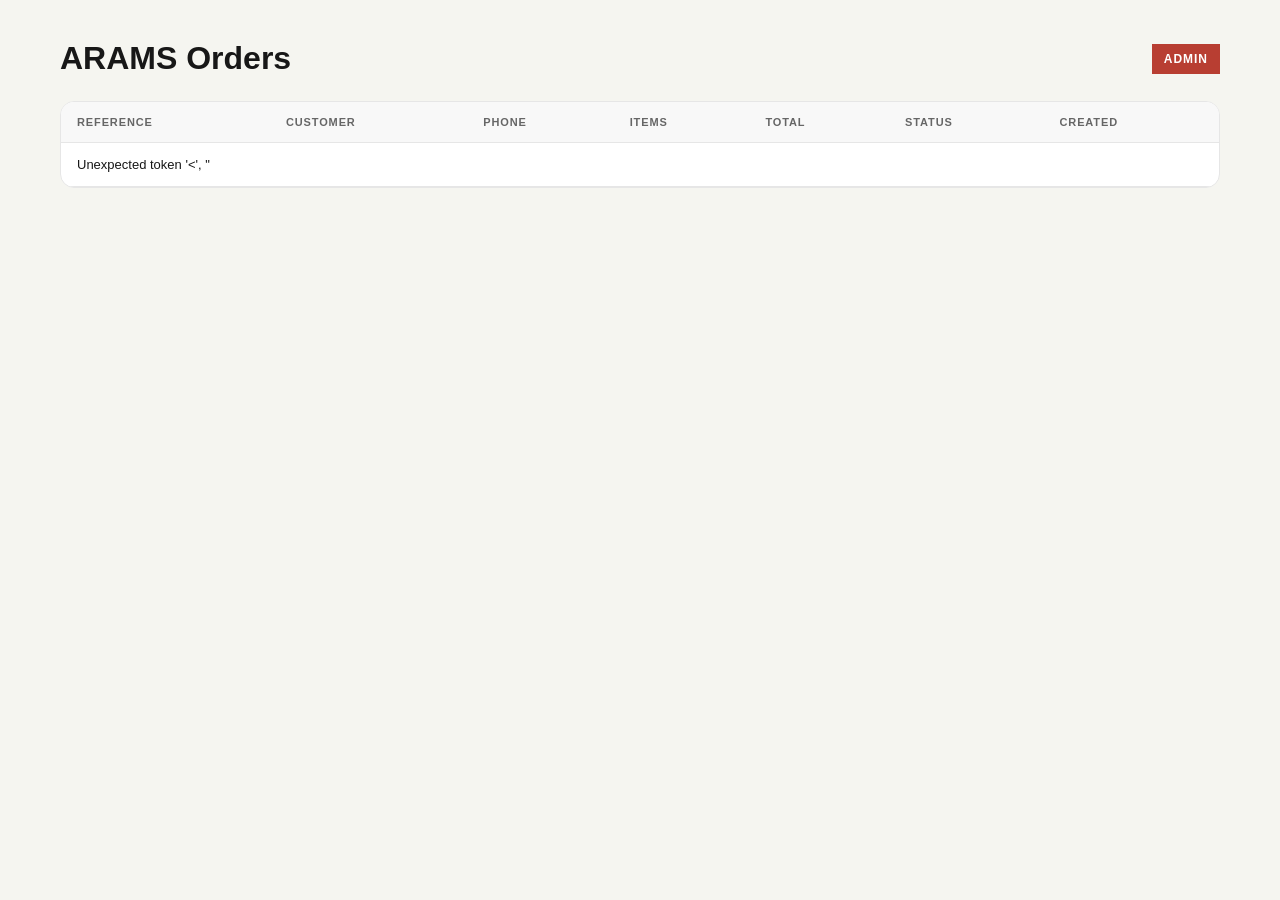
==== admin_orders.html @ f4126a89 "n" ====
<!doctype html>
<html lang="en">
<head>
  <meta charset="utf-8">
  <meta name="viewport" content="width=device-width, initial-scale=1">
  <title>ARAMS Orders</title>
  <style>
    :root {
      --ink: #171717;
      --muted: #666;
      --line: #e6e6e6;
      --paper: #fff;
      --soft: #f5f5f0;
      --red: #b83e32;
    }
    * { box-sizing: border-box; }
    body {
      margin: 0;
      font-family: Arial, Helvetica, sans-serif;
      background: var(--soft);
      color: var(--ink);
    }
    .wrap {
      max-width: 1200px;
      margin: 0 auto;
      padding: 40px 20px 80px;
    }
    .topbar {
      display: flex;
      justify-content: space-between;
      align-items: center;
      gap: 20px;
      margin-bottom: 24px;
    }
    h1 {
      margin: 0;
      font-size: 32px;
    }
    .badge {
      display: inline-block;
      padding: 8px 12px;
      background: var(--red);
      color: white;
      font-size: 12px;
      font-weight: 700;
      letter-spacing: 0.08em;
      text-transform: uppercase;
    }
    .card {
      background: var(--paper);
      border: 1px solid var(--line);
      border-radius: 14px;
      overflow: hidden;
    }
    table {
      width: 100%;
      border-collapse: collapse;
    }
    th, td {
      padding: 14px 16px;
      border-bottom: 1px solid var(--line);
      text-align: left;
      vertical-align: top;
      font-size: 13px;
    }
    th {
      background: #f8f8f8;
      font-size: 11px;
      color: var(--muted);
      letter-spacing: 0.08em;
      text-transform: uppercase;
    }
    .status {
      display: inline-block;
      padding: 5px 9px;
      border-radius: 999px;
      background: #f3e7d9;
      color: #7a4c26;
      font-size: 11px;
      font-weight: 700;
    }
    .empty {
      padding: 24px 16px;
      color: var(--muted);
      font-size: 14px;
    }
    @media (max-width: 760px) {
      table, thead, tbody, th, td, tr { display: block; }
      thead { display: none; }
      tr { border-bottom: 1px solid var(--line); }
      td { border: none; padding: 10px 16px; }
    }
  </style>
</head>
<body>
  <div class="wrap">
    <div class="topbar">
      <h1>ARAMS Orders</h1>
      <span class="badge">Admin</span>
    </div>

    <div class="card">
      <table>
        <thead>
          <tr>
            <th>Reference</th>
            <th>Customer</th>
            <th>Phone</th>
            <th>Items</th>
            <th>Total</th>
            <th>Status</th>
            <th>Created</th>
          </tr>
        </thead>
        <tbody id="orders-body"></tbody>
      </table>
      <div id="empty-state" class="empty" hidden>No orders yet.</div>
    </div>
  </div>

  <script>
    async function loadOrders() {
      const tableBody = document.getElementById('orders-body');
      const emptyState = document.getElementById('empty-state');
      try {
        const response = await fetch('/api/orders');
        const payload = await response.json();
        if (!response.ok) throw new Error(payload.error || 'Could not load orders');

        const orders = payload.orders || [];
        if (!orders.length) {
          tableBody.innerHTML = '';
          emptyState.hidden = false;
          return;
        }

        emptyState.hidden = true;
        tableBody.innerHTML = orders.map((order) => {
          const items = (order.items || []).map((item) => `${item.name || item.id} x ${item.quantity || 0}`).join(', ');
          return `
            <tr>
              <td>${order.reference}</td>
              <td>${order.customer_name}<br><small>${order.customer_email || 'No email'}</small></td>
              <td>${order.customer_phone}</td>
              <td>${items || '—'}</td>
              <td>৳${Number(order.total || 0).toLocaleString('en-BD')}</td>
              <td><span class="status">${order.status}</span></td>
              <td>${new Date(order.created_at).toLocaleString()}</td>
            </tr>
          `;
        }).join('');
      } catch (error) {
        tableBody.innerHTML = `<tr><td colspan="7">${error.message}</td></tr>`;
      }
    }

    loadOrders();
  </script>
</body>
</html>
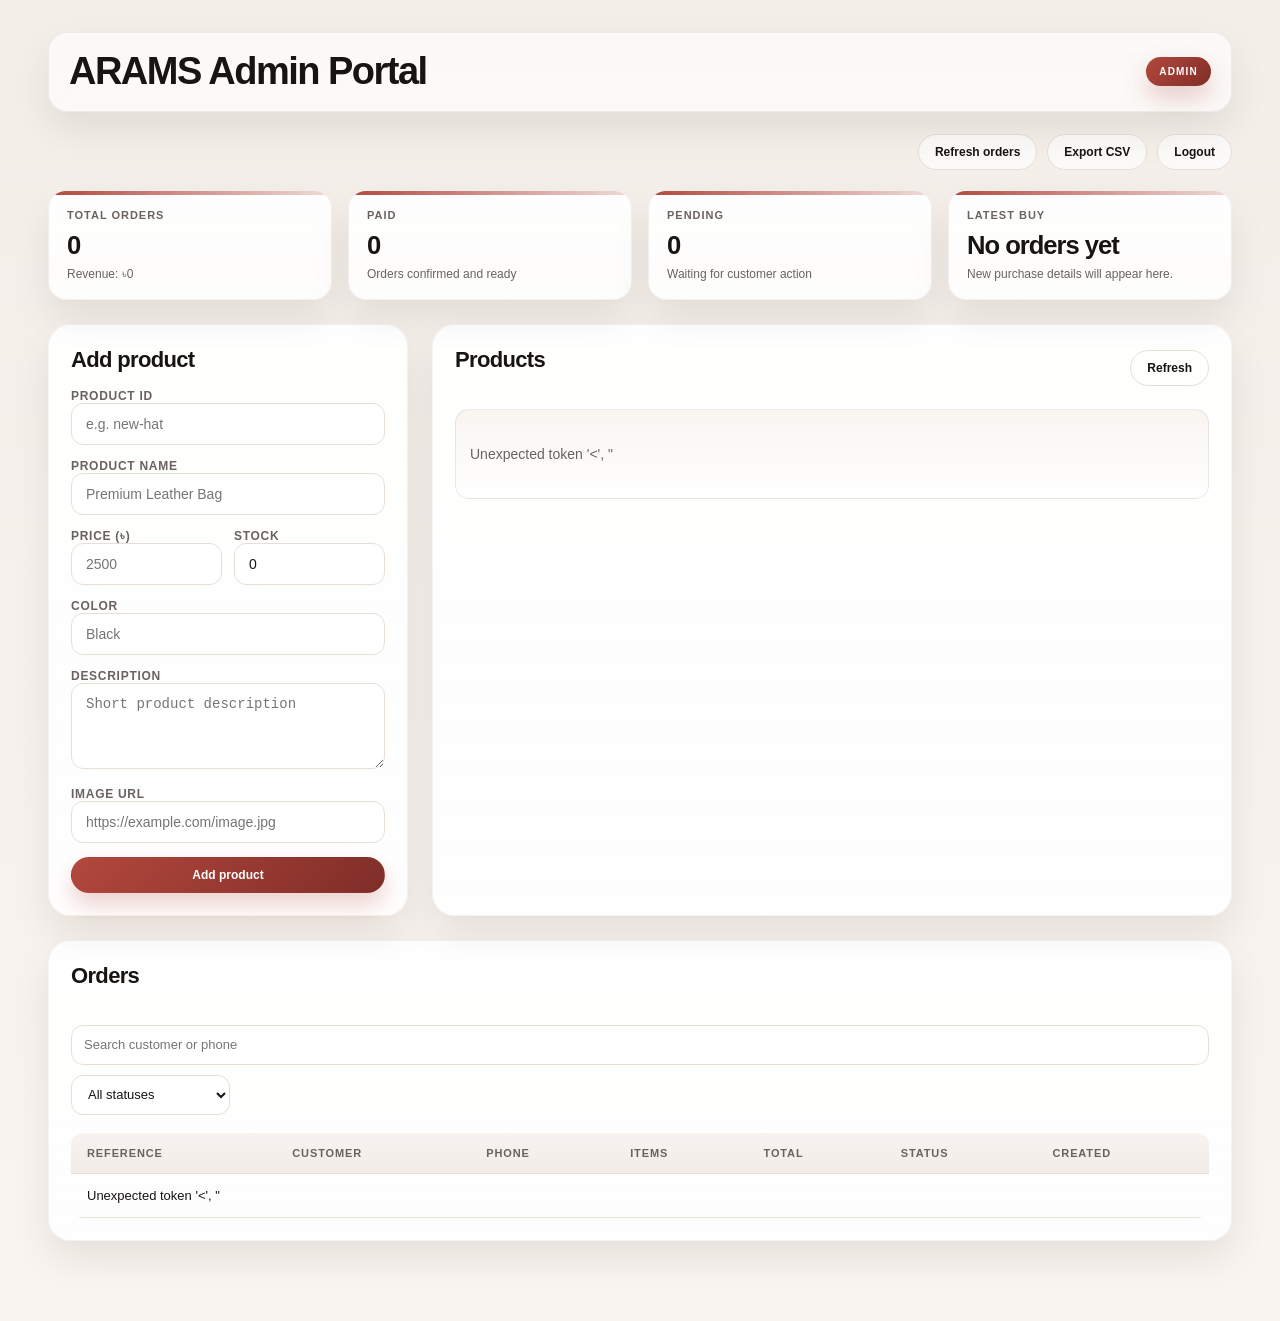
==== commit 7fe4a494: "k" ====
--- a/admin_orders.html
+++ b/admin_orders.html
@@ -3,58 +3,280 @@
 <head>
   <meta charset="utf-8">
   <meta name="viewport" content="width=device-width, initial-scale=1">
-  <title>ARAMS Orders</title>
+  <title>ARAMS Admin Portal</title>
   <style>
     :root {
-      --ink: #171717;
-      --muted: #666;
-      --line: #e6e6e6;
-      --paper: #fff;
-      --soft: #f5f5f0;
-      --red: #b83e32;
+      --ink: #171412;
+      --muted: #6a625f;
+      --line: #e7dfd5;
+      --paper: #fffdfb;
+      --soft: #f5f0eb;
+      --soft-strong: #efe5dc;
+      --brand: #b3483d;
+      --brand-dark: #7f2d28;
+      --brand-soft: rgba(179, 72, 61, 0.09);
+      --success: #eafaf1;
+      --success-text: #1d744d;
+      --warn: #fff3d2;
+      --warn-text: #8b5b00;
+      --danger: #ffe9e9;
+      --danger-text: #a63f3f;
+      --shadow: 0 18px 38px rgba(20, 18, 17, 0.08);
     }
     * { box-sizing: border-box; }
     body {
       margin: 0;
-      font-family: Arial, Helvetica, sans-serif;
-      background: var(--soft);
+      font-family: "Segoe UI", Arial, sans-serif;
+      background: linear-gradient(180deg, #f3eee8 0%, #f9f4ef 100%);
       color: var(--ink);
     }
     .wrap {
-      max-width: 1200px;
+      max-width: 1220px;
       margin: 0 auto;
-      padding: 40px 20px 80px;
+      padding: 32px 18px 80px;
     }
     .topbar {
       display: flex;
       justify-content: space-between;
       align-items: center;
-      gap: 20px;
-      margin-bottom: 24px;
+      gap: 18px;
+      margin-bottom: 22px;
+      padding: 18px 20px;
+      background: rgba(255,255,255,0.66);
+      border: 1px solid rgba(23,20,18,0.06);
+      border-radius: 20px;
+      box-shadow: var(--shadow);
+      backdrop-filter: blur(8px);
     }
     h1 {
       margin: 0;
-      font-size: 32px;
+      font-size: clamp(28px, 3vw, 38px);
+      line-height: 1.1;
+      letter-spacing: -0.04em;
     }
     .badge {
       display: inline-block;
-      padding: 8px 12px;
-      background: var(--red);
+      padding: 9px 13px;
+      background: linear-gradient(135deg, var(--brand) 0%, var(--brand-dark) 100%);
       color: white;
+      font-size: 10px;
+      font-weight: 800;
+      letter-spacing: 0.12em;
+      text-transform: uppercase;
+      border-radius: 999px;
+      box-shadow: 0 12px 24px rgba(166, 62, 52, 0.25);
+    }
+    .toolbar {
+      display: flex;
+      justify-content: space-between;
+      gap: 12px;
+      align-items: center;
+      margin-bottom: 20px;
+    }
+    .admin-actions {
+      display: flex;
+      gap: 10px;
+      align-items: center;
+      flex-wrap: wrap;
+    }
+    .filter-box {
+      display: flex;
+      gap: 10px;
+      align-items: center;
+      flex-wrap: wrap;
+      margin: 0 0 18px;
+    }
+    .filter-box input, .filter-box select {
+      min-height: 40px;
+      border: 1px solid var(--line);
+      border-radius: 12px;
+      background: rgba(255,255,255,0.8);
+      padding: 0 12px;
+      font-size: 13px;
+      color: var(--ink);
+    }
+    .summary-grid {
+      display: grid;
+      grid-template-columns: repeat(4, minmax(0, 1fr));
+      gap: 16px;
+      margin: 0 0 24px;
+    }
+    .summary-card {
+      background: linear-gradient(180deg, rgba(255,255,255,0.94) 0%, rgba(255,255,255,0.82) 100%);
+      border: 1px solid rgba(23,20,18,0.06);
+      border-radius: 18px;
+      padding: 18px 18px 16px;
+      box-shadow: var(--shadow);
+      position: relative;
+      overflow: hidden;
+    }
+    .summary-card::before {
+      content: "";
+      position: absolute;
+      inset: 0 auto auto 0;
+      width: 100%;
+      height: 4px;
+      background: linear-gradient(90deg, var(--brand) 0%, rgba(179,72,61,0.2) 100%);
+    }
+    .summary-card .label {
+      display: block;
+      color: var(--muted);
+      font-size: 11px;
+      font-weight: 800;
+      letter-spacing: 0.09em;
+      text-transform: uppercase;
+      margin-bottom: 10px;
+    }
+    .summary-card strong {
+      display: block;
+      font-size: clamp(24px, 2vw, 32px);
+      line-height: 1.1;
+      margin-bottom: 6px;
+      letter-spacing: -0.04em;
+    }
+    .summary-card small {
+      color: var(--muted);
       font-size: 12px;
+      line-height: 1.5;
+      display: block;
+    }
+    .button-row {
+      display: flex;
+      gap: 10px;
+      flex-wrap: wrap;
+    }
+    button, .button-link {
+      border: 1px solid var(--line);
+      background: rgba(255,255,255,0.72);
+      color: var(--ink);
+      border-radius: 999px;
+      padding: 10px 16px;
+      cursor: pointer;
       font-weight: 700;
-      letter-spacing: 0.08em;
+      font-size: 12px;
+      text-decoration: none;
+      display: inline-flex;
+      align-items: center;
+      justify-content: center;
+      transition: transform 0.2s ease, box-shadow 0.2s ease, border-color 0.2s ease;
+    }
+    button:hover, .button-link:hover {
+      transform: translateY(-1px);
+      box-shadow: 0 10px 18px rgba(20, 18, 17, 0.06);
+      border-color: rgba(20, 18, 17, 0.12);
+    }
+    .button-primary {
+      background: linear-gradient(135deg, var(--brand) 0%, var(--brand-dark) 100%);
+      border-color: transparent;
+      color: white;
+      box-shadow: 0 12px 22px rgba(179, 72, 61, 0.24);
+    }
+    .grid {
+      display: grid;
+      grid-template-columns: 360px 1fr;
+      gap: 24px;
+      margin-bottom: 24px;
+    }
+    .card {
+      background: linear-gradient(180deg, rgba(255,255,255,0.96) 0%, rgba(255,255,255,0.9) 100%);
+      border: 1px solid rgba(23,20,18,0.05);
+      border-radius: 22px;
+      padding: 22px;
+      box-shadow: var(--shadow);
+    }
+    .card h2 {
+      margin: 0 0 16px;
+      font-size: 22px;
+      letter-spacing: -0.03em;
+    }
+    form {
+      display: grid;
+      gap: 14px;
+    }
+    label {
+      display: block;
+      font-size: 12px;
+      letter-spacing: 0.06em;
       text-transform: uppercase;
-    }
-    .card {
-      background: var(--paper);
+      color: var(--muted);
+      font-weight: 700;
+    }
+    input, textarea {
+      width: 100%;
       border: 1px solid var(--line);
+      border-radius: 12px;
+      padding: 12px 14px;
+      font-size: 14px;
+      background: #fff;
+      color: var(--ink);
+    }
+    textarea {
+      min-height: 86px;
+      resize: vertical;
+    }
+    .half {
+      display: grid;
+      grid-template-columns: 1fr 1fr;
+      gap: 12px;
+    }
+    .product-list {
+      list-style: none;
+      padding: 0;
+      margin: 0;
+      display: grid;
+      gap: 12px;
+    }
+    .product-list li {
+      border: 1px solid rgba(23,20,18,0.08);
       border-radius: 14px;
-      overflow: hidden;
+      padding: 14px;
+      display: flex;
+      justify-content: space-between;
+      align-items: center;
+      gap: 14px;
+      background: linear-gradient(180deg, rgba(246,241,235,0.7) 0%, rgba(255,255,255,0.9) 100%);
+    }
+    .product-meta {
+      font-size: 14px;
+      line-height: 1.5;
+    }
+    .product-meta strong {
+      font-size: 15px;
+    }
+    .product-meta small {
+      color: var(--muted);
+    }
+    .product-price {
+      font-weight: 800;
+      white-space: nowrap;
+      color: var(--brand-dark);
+    }
+    .product-actions {
+      display: flex;
+      gap: 8px;
+      flex-wrap: wrap;
+      justify-content: flex-end;
+    }
+    .mini-button {
+      border: 1px solid var(--line);
+      background: #fff;
+      color: var(--ink);
+      border-radius: 999px;
+      padding: 7px 10px;
+      cursor: pointer;
+      font-size: 11px;
+      font-weight: 700;
+    }
+    .mini-button.danger {
+      border-color: rgba(166, 63, 63, 0.2);
+      background: #fff3f3;
+      color: var(--danger-text);
     }
     table {
       width: 100%;
       border-collapse: collapse;
+      overflow: hidden;
+      border-radius: 12px;
     }
     th, td {
       padding: 14px 16px;
@@ -64,11 +286,14 @@
       font-size: 13px;
     }
     th {
-      background: #f8f8f8;
+      background: linear-gradient(180deg, #f7f3f1 0%, #f2ece7 100%);
       font-size: 11px;
       color: var(--muted);
       letter-spacing: 0.08em;
       text-transform: uppercase;
+    }
+    tbody tr:hover {
+      background: rgba(179,72,61,0.02);
     }
     .status {
       display: inline-block;
@@ -78,28 +303,163 @@
       color: #7a4c26;
       font-size: 11px;
       font-weight: 700;
+      text-transform: capitalize;
+    }
+    .status--awaiting_whatsapp { background: #f9e7d3; color: #8f4d13; }
+    .status--awaiting_payment { background: #f4e5c8; color: #7a5d1a; }
+    .status--paid { background: #dff4ea; color: #1e6b46; }
+    .status--packed { background: #dfe7ff; color: #3553b7; }
+    .status--shipped { background: #e4defd; color: #5b3db5; }
+    .status--completed { background: #dff7d5; color: #2d7a3d; }
+    .status--cancelled { background: #ffdede; color: #ae3b3b; }
+    .status-select {
+      width: 100%;
+      border: 1px solid var(--line);
+      border-radius: 10px;
+      padding: 8px 10px;
+      font-size: 12px;
+      background: #fff;
+      color: var(--ink);
+    }
+    .toast {
+      padding: 12px 14px;
+      border-radius: 12px;
+      font-size: 14px;
+      margin-bottom: 16px;
+      display: none;
+    }
+    .toast.show {
+      display: block;
+    }
+    .toast.success {
+      background: var(--success);
+      color: var(--success-text);
+    }
+    .toast.error {
+      background: var(--danger);
+      color: var(--danger-text);
     }
     .empty {
-      padding: 24px 16px;
+      padding: 22px 0;
       color: var(--muted);
       font-size: 14px;
     }
     @media (max-width: 760px) {
+      .grid { grid-template-columns: 1fr; }
       table, thead, tbody, th, td, tr { display: block; }
       thead { display: none; }
       tr { border-bottom: 1px solid var(--line); }
       td { border: none; padding: 10px 16px; }
+      .half { grid-template-columns: 1fr; }
     }
   </style>
 </head>
 <body>
   <div class="wrap">
     <div class="topbar">
-      <h1>ARAMS Orders</h1>
+      <h1>ARAMS Admin Portal</h1>
       <span class="badge">Admin</span>
     </div>
 
+    <div class="toolbar">
+      <div></div>
+      <div class="admin-actions">
+        <div class="button-row">
+          <button type="button" id="refresh-orders">Refresh orders</button>
+          <button type="button" id="export-orders">Export CSV</button>
+        </div>
+        <a class="button-link" href="/admin/logout">Logout</a>
+      </div>
+    </div>
+
+    <div class="summary-grid">
+      <div class="summary-card">
+        <span class="label">Total orders</span>
+        <strong id="total-orders">0</strong>
+        <small id="summary-revenue">Revenue: ৳0</small>
+      </div>
+      <div class="summary-card">
+        <span class="label">Paid</span>
+        <strong id="paid-orders">0</strong>
+        <small>Orders confirmed and ready</small>
+      </div>
+      <div class="summary-card">
+        <span class="label">Pending</span>
+        <strong id="pending-orders">0</strong>
+        <small>Waiting for customer action</small>
+      </div>
+      <div class="summary-card">
+        <span class="label">Latest buy</span>
+        <strong id="latest-order-name">No orders yet</strong>
+        <small id="latest-order-detail">New purchase details will appear here.</small>
+      </div>
+    </div>
+
+    <div class="grid">
+      <div class="card">
+        <h2>Add product</h2>
+        <div id="product-toast" class="toast"></div>
+        <form id="product-form">
+          <div>
+            <label for="product-id">Product ID</label>
+            <input id="product-id" name="id" type="text" placeholder="e.g. new-hat" required>
+          </div>
+          <div>
+            <label for="product-name">Product name</label>
+            <input id="product-name" name="name" type="text" placeholder="Premium Leather Bag" required>
+          </div>
+          <div class="half">
+            <div>
+              <label for="product-price">Price (৳)</label>
+              <input id="product-price" name="price" type="number" min="1" step="1" placeholder="2500" required>
+            </div>
+            <div>
+              <label for="product-stock">Stock</label>
+              <input id="product-stock" name="stock" type="number" min="0" step="1" placeholder="10" value="0">
+            </div>
+          </div>
+          <div>
+            <label for="product-color">Color</label>
+            <input id="product-color" name="color" type="text" placeholder="Black">
+          </div>
+          <div>
+            <label for="product-description">Description</label>
+            <textarea id="product-description" name="description" placeholder="Short product description"></textarea>
+          </div>
+          <div>
+            <label for="product-image">Image URL</label>
+            <input id="product-image" name="image" type="url" placeholder="https://example.com/image.jpg">
+          </div>
+          <button class="button-primary" type="submit">Add product</button>
+        </form>
+      </div>
+
+      <div class="card">
+        <div class="toolbar">
+          <h2>Products</h2>
+          <button type="button" id="refresh-products">Refresh</button>
+        </div>
+        <ul id="product-list" class="product-list"></ul>
+      </div>
+    </div>
+
     <div class="card">
+      <div class="toolbar">
+        <h2>Orders</h2>
+      </div>
+      <div class="filter-box">
+        <input id="order-search" type="search" placeholder="Search customer or phone" aria-label="Search orders">
+        <select id="order-status-filter" aria-label="Filter orders by status">
+          <option value="all">All statuses</option>
+          <option value="awaiting_whatsapp">Awaiting WhatsApp</option>
+          <option value="awaiting_payment">Awaiting payment</option>
+          <option value="paid">Paid</option>
+          <option value="packed">Packed</option>
+          <option value="shipped">Shipped</option>
+          <option value="completed">Completed</option>
+          <option value="cancelled">Cancelled</option>
+        </select>
+      </div>
       <table>
         <thead>
           <tr>
@@ -119,41 +479,300 @@
   </div>
 
   <script>
-    async function loadOrders() {
+    const productToast = document.getElementById('product-toast');
+    const productForm = document.getElementById('product-form');
+    const productIdInput = document.getElementById('product-id');
+    const productSubmitButton = productForm.querySelector('button[type="submit"]');
+    let editingProductId = null;
+    let allOrders = [];
+    let selectedStatus = 'all';
+    let searchTerm = '';
+
+    function showToast(message, kind = 'success') {
+      productToast.textContent = message;
+      productToast.className = `toast show ${kind}`;
+      setTimeout(() => {
+        productToast.className = 'toast';
+      }, 2800);
+    }
+
+    function resetProductForm() {
+      editingProductId = null;
+      productIdInput.readOnly = false;
+      productSubmitButton.textContent = 'Add product';
+      productForm.reset();
+    }
+
+    function populateProductForm(product) {
+      editingProductId = product.id;
+      productIdInput.value = product.id;
+      productIdInput.readOnly = true;
+      document.getElementById('product-name').value = product.name || '';
+      document.getElementById('product-price').value = product.price || '';
+      document.getElementById('product-stock').value = product.stock ?? 0;
+      document.getElementById('product-color').value = product.color || '';
+      document.getElementById('product-description').value = product.description || '';
+      document.getElementById('product-image').value = product.image || '';
+      productSubmitButton.textContent = 'Save changes';
+      window.scrollTo({ top: 0, behavior: 'smooth' });
+    }
+
+    async function loadProducts() {
+      const list = document.getElementById('product-list');
+      try {
+        const response = await fetch('/api/products');
+        const payload = await response.json();
+        if (!response.ok) throw new Error(payload.error || 'Could not load products');
+
+        const products = payload.products || [];
+        list.innerHTML = products.length
+          ? products.map((product) => `
+              <li>
+                <div class="product-meta">
+                  <strong>${product.name}</strong><br>
+                  <span>${product.id}</span><br>
+                  <small>Stock: ${Number(product.stock || 0)}</small>
+                </div>
+                <div class="product-actions">
+                  <button class="mini-button" type="button" data-action="edit" data-id="${product.id}">Edit</button>
+                  <button class="mini-button danger" type="button" data-action="delete" data-id="${product.id}">Delete</button>
+                  <div class="product-price">৳${Number(product.price || 0).toLocaleString('en-BD')}</div>
+                </div>
+              </li>
+            `).join('')
+          : '<li><span class="empty">No custom products yet.</span></li>';
+
+        document.querySelectorAll('[data-action="edit"]').forEach((button) => {
+          button.addEventListener('click', async () => {
+            const productId = button.dataset.id;
+            const response = await fetch(`/api/products/${encodeURIComponent(productId)}`);
+            const payload = await response.json();
+            if (!response.ok) throw new Error(payload.error || 'Could not load product');
+            populateProductForm(payload.product);
+          });
+        });
+
+        document.querySelectorAll('[data-action="delete"]').forEach((button) => {
+          button.addEventListener('click', async () => {
+            const productId = button.dataset.id;
+            const confirmed = window.confirm(`Delete ${productId}?`);
+            if (!confirmed) return;
+            try {
+              const response = await fetch(`/api/products/${encodeURIComponent(productId)}`, { method: 'DELETE' });
+              const payload = await response.json();
+              if (!response.ok) throw new Error(payload.error || 'Could not delete product');
+              if (editingProductId === productId) {
+                resetProductForm();
+              }
+              showToast('Product deleted successfully.');
+              await loadProducts();
+            } catch (error) {
+              showToast(error.message, 'error');
+            }
+          });
+        });
+      } catch (error) {
+        list.innerHTML = `<li><span class="empty">${error.message}</span></li>`;
+      }
+    }
+
+    productForm.addEventListener('submit', async (event) => {
+      event.preventDefault();
+      const formData = new FormData(productForm);
+      const payload = {
+        id: formData.get('id'),
+        name: formData.get('name'),
+        price: Number(formData.get('price')),
+        stock: Number(formData.get('stock') || 0),
+        description: formData.get('description') || '',
+        color: formData.get('color') || '',
+        image: formData.get('image') || ''
+      };
+
+      try {
+        const isEditing = Boolean(editingProductId);
+        const url = isEditing ? `/api/products/${encodeURIComponent(editingProductId)}` : '/api/products';
+        const method = isEditing ? 'PATCH' : 'POST';
+        const response = await fetch(url, {
+          method,
+          headers: { 'Content-Type': 'application/json' },
+          body: JSON.stringify(payload)
+        });
+        const result = await response.json();
+        if (!response.ok) throw new Error(result.error || 'Could not save product');
+
+        productForm.reset();
+        resetProductForm();
+        showToast(isEditing ? 'Product updated successfully.' : 'Product added successfully.');
+        await loadProducts();
+      } catch (error) {
+        showToast(error.message, 'error');
+      }
+    });
+
+    function updateSummaryMetrics(orders) {
+      const totalOrders = orders.length;
+      const paidStatuses = new Set(['paid', 'packed', 'shipped', 'completed']);
+      const pendingStatuses = new Set(['awaiting_whatsapp', 'awaiting_payment']);
+      const paidOrders = orders.filter((order) => paidStatuses.has(order.status || 'awaiting_whatsapp')).length;
+      const pendingOrders = orders.filter((order) => pendingStatuses.has(order.status || 'awaiting_whatsapp')).length;
+      const revenue = orders.reduce((sum, order) => sum + Number(order.total || 0), 0);
+      const latestOrder = orders[0] || null;
+
+      document.getElementById('total-orders').textContent = String(totalOrders);
+      document.getElementById('summary-revenue').textContent = `Revenue: ৳${revenue.toLocaleString('en-BD')}`;
+      document.getElementById('paid-orders').textContent = String(paidOrders);
+      document.getElementById('pending-orders').textContent = String(pendingOrders);
+
+      if (latestOrder) {
+        const customerName = latestOrder.customer_name || 'Customer';
+        const itemSummary = (latestOrder.items || []).map((item) => `${item.name || item.id} x ${item.quantity || 0}`).join(', ');
+        document.getElementById('latest-order-name').textContent = customerName;
+        document.getElementById('latest-order-detail').textContent = `${itemSummary || 'New order'} • ৳${Number(latestOrder.total || 0).toLocaleString('en-BD')} • ${new Date(latestOrder.created_at).toLocaleString()}`;
+      } else {
+        document.getElementById('latest-order-name').textContent = 'No orders yet';
+        document.getElementById('latest-order-detail').textContent = 'New purchase details will appear here.';
+      }
+    }
+
+    function renderOrdersList(orders) {
       const tableBody = document.getElementById('orders-body');
       const emptyState = document.getElementById('empty-state');
+
+      if (!orders.length) {
+        tableBody.innerHTML = '';
+        emptyState.hidden = false;
+        return;
+      }
+
+      emptyState.hidden = true;
+      tableBody.innerHTML = orders.map((order) => {
+        const items = (order.items || []).map((item) => `${item.name || item.id} x ${item.quantity || 0}`).join(', ');
+        const statuses = ['awaiting_whatsapp', 'awaiting_payment', 'paid', 'packed', 'shipped', 'completed', 'cancelled'];
+        const statusValue = order.status || 'awaiting_whatsapp';
+        const options = statuses.map((status) => `
+          <option value="${status}" ${status === statusValue ? 'selected' : ''}>${status}</option>
+        `).join('');
+
+        return `
+          <tr>
+            <td>${order.reference}</td>
+            <td>${order.customer_name}<br><small>${order.customer_email || 'No email'}</small></td>
+            <td>${order.customer_phone}</td>
+            <td>${items || '—'}</td>
+            <td>৳${Number(order.total || 0).toLocaleString('en-BD')}</td>
+            <td>
+              <div class="status status--${statusValue}">${statusValue.replace(/_/g, ' ')}</div>
+              <select class="status-select" data-reference="${order.reference}" aria-label="Update status for ${order.reference}">
+                ${options}
+              </select>
+            </td>
+            <td>${new Date(order.created_at).toLocaleString()}</td>
+          </tr>
+        `;
+      }).join('');
+
+      document.querySelectorAll('.status-select').forEach((select) => {
+        select.addEventListener('change', async (event) => {
+          const reference = event.target.dataset.reference;
+          const status = event.target.value;
+          const badge = event.target.previousElementSibling;
+          try {
+            const response = await fetch(`/api/orders/${reference}/status`, {
+              method: 'PATCH',
+              headers: { 'Content-Type': 'application/json' },
+              body: JSON.stringify({ status })
+            });
+            const payload = await response.json();
+            if (!response.ok) throw new Error(payload.error || 'Could not update order status');
+            badge.className = `status status--${status}`;
+            badge.textContent = status.replace(/_/g, ' ');
+            await loadOrders();
+          } catch (error) {
+            alert(error.message);
+            await loadOrders();
+          }
+        });
+      });
+    }
+
+    function applyOrderFilters() {
+      const normalizedSearch = searchTerm.trim().toLowerCase();
+      const filteredOrders = allOrders.filter((order) => {
+        const matchesStatus = selectedStatus === 'all' || (order.status || 'awaiting_whatsapp') === selectedStatus;
+        const searchText = [
+          order.reference,
+          order.customer_name,
+          order.customer_phone,
+          order.customer_email || ''
+        ].join(' ').toLowerCase();
+        const matchesSearch = !normalizedSearch || searchText.includes(normalizedSearch);
+        return matchesStatus && matchesSearch;
+      });
+      renderOrdersList(filteredOrders);
+    }
+
+    async function loadOrders() {
       try {
         const response = await fetch('/api/orders');
         const payload = await response.json();
         if (!response.ok) throw new Error(payload.error || 'Could not load orders');
 
-        const orders = payload.orders || [];
-        if (!orders.length) {
-          tableBody.innerHTML = '';
-          emptyState.hidden = false;
-          return;
-        }
-
-        emptyState.hidden = true;
-        tableBody.innerHTML = orders.map((order) => {
-          const items = (order.items || []).map((item) => `${item.name || item.id} x ${item.quantity || 0}`).join(', ');
-          return `
-            <tr>
-              <td>${order.reference}</td>
-              <td>${order.customer_name}<br><small>${order.customer_email || 'No email'}</small></td>
-              <td>${order.customer_phone}</td>
-              <td>${items || '—'}</td>
-              <td>৳${Number(order.total || 0).toLocaleString('en-BD')}</td>
-              <td><span class="status">${order.status}</span></td>
-              <td>${new Date(order.created_at).toLocaleString()}</td>
-            </tr>
-          `;
-        }).join('');
+        allOrders = payload.orders || [];
+        updateSummaryMetrics(allOrders);
+        applyOrderFilters();
       } catch (error) {
-        tableBody.innerHTML = `<tr><td colspan="7">${error.message}</td></tr>`;
+        document.getElementById('orders-body').innerHTML = `<tr><td colspan="7">${error.message}</td></tr>`;
       }
     }
 
+    document.getElementById('export-orders').addEventListener('click', () => {
+      const ordersToExport = allOrders.filter((order) => {
+        const matchesStatus = selectedStatus === 'all' || (order.status || 'awaiting_whatsapp') === selectedStatus;
+        const normalizedSearch = searchTerm.trim().toLowerCase();
+        const searchText = [order.reference, order.customer_name, order.customer_phone, order.customer_email || ''].join(' ').toLowerCase();
+        const matchesSearch = !normalizedSearch || searchText.includes(normalizedSearch);
+        return matchesStatus && matchesSearch;
+      });
+
+      const rows = [
+        ['Reference', 'Customer', 'Phone', 'Email', 'Items', 'Total', 'Status', 'Created At'],
+        ...ordersToExport.map((order) => [
+          order.reference || '',
+          order.customer_name || '',
+          order.customer_phone || '',
+          order.customer_email || '',
+          (order.items || []).map((item) => `${item.name || item.id} x ${item.quantity || 0}`).join(' | '),
+          Number(order.total || 0).toString(),
+          order.status || 'awaiting_whatsapp',
+          new Date(order.created_at).toISOString()
+        ])
+      ];
+
+      const csv = rows.map((row) => row.map((cell) => `"${String(cell).replace(/"/g, '""')}"`).join(',')).join('\n');
+      const blob = new Blob([csv], { type: 'text/csv;charset=utf-8;' });
+      const url = URL.createObjectURL(blob);
+      const link = document.createElement('a');
+      link.href = url;
+      link.download = 'arams-orders.csv';
+      link.click();
+      URL.revokeObjectURL(url);
+      showToast('Order CSV exported.');
+    });
+
+    document.getElementById('order-status-filter').addEventListener('change', (event) => {
+      selectedStatus = event.target.value;
+      applyOrderFilters();
+    });
+
+    document.getElementById('order-search').addEventListener('input', (event) => {
+      searchTerm = event.target.value;
+      applyOrderFilters();
+    });
+
+    document.getElementById('refresh-orders').addEventListener('click', loadOrders);
+    document.getElementById('refresh-products').addEventListener('click', loadProducts);
+    loadProducts();
     loadOrders();
   </script>
 </body>
